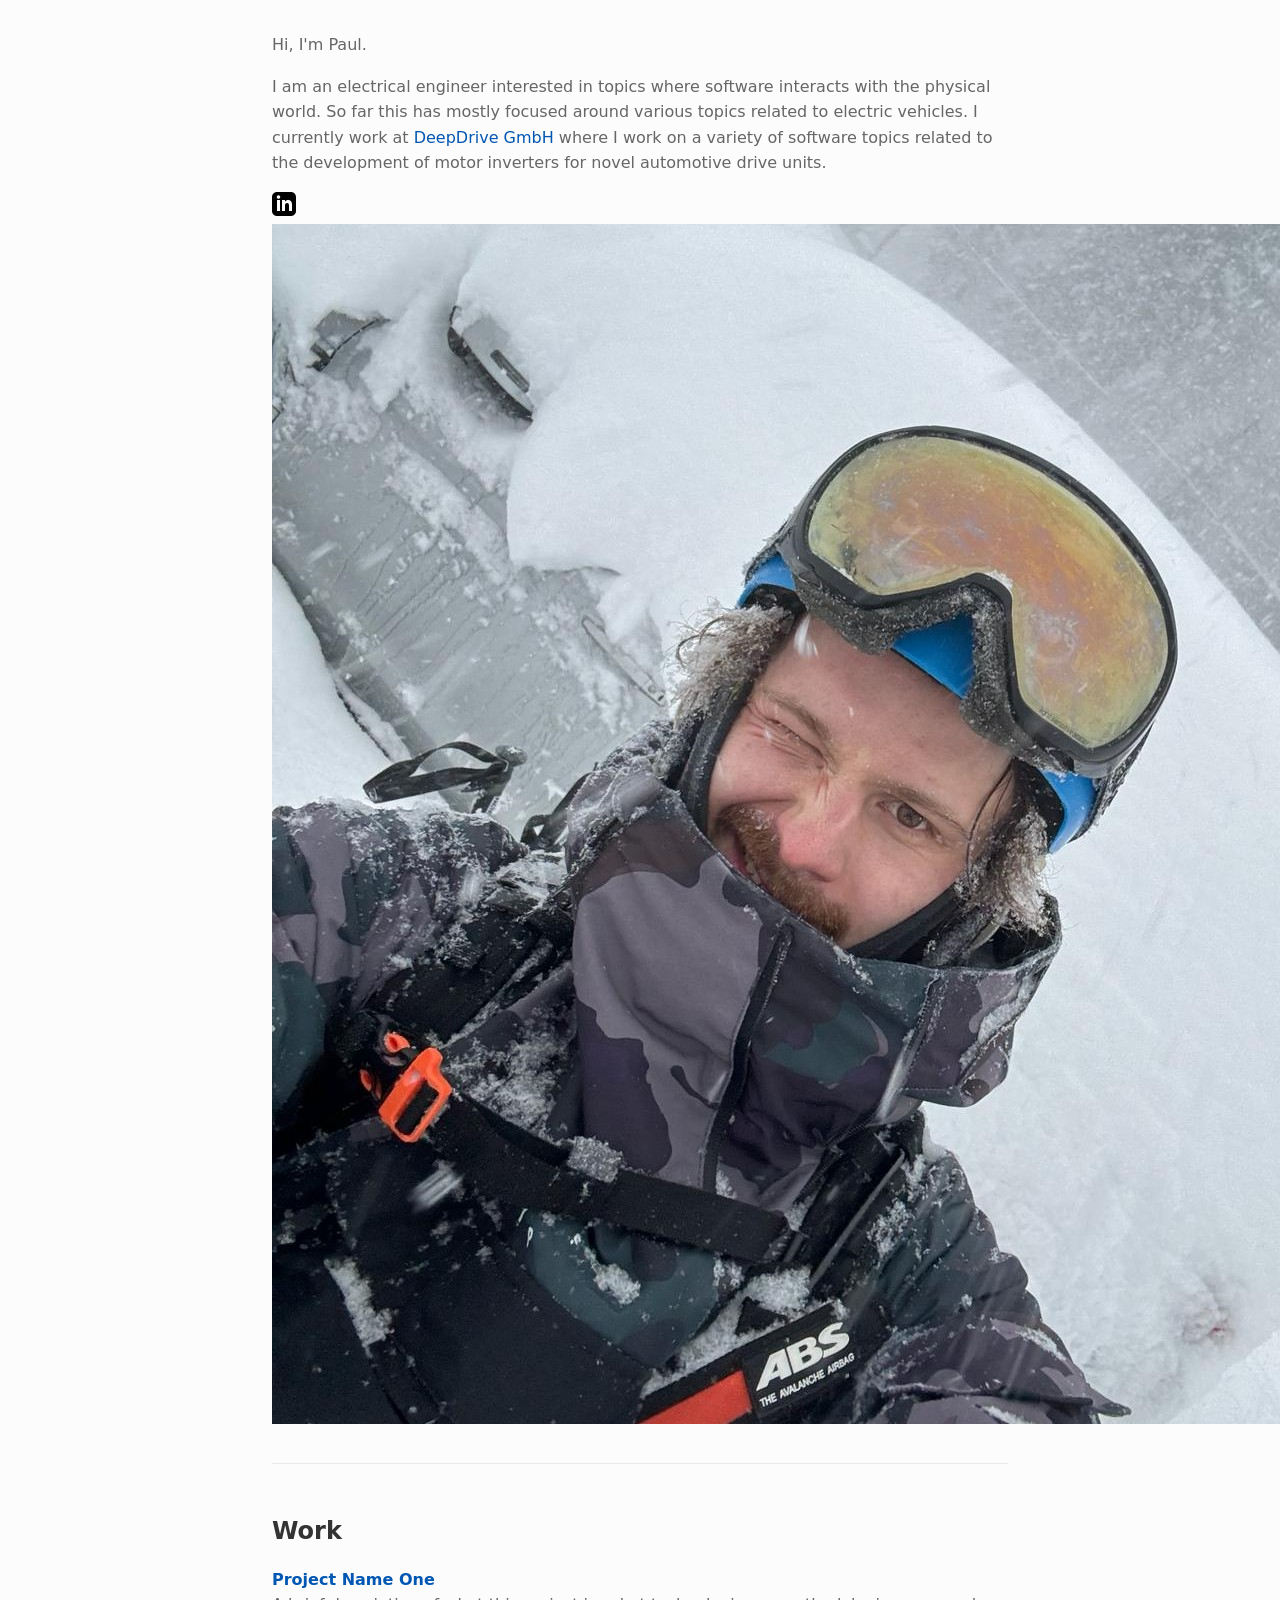
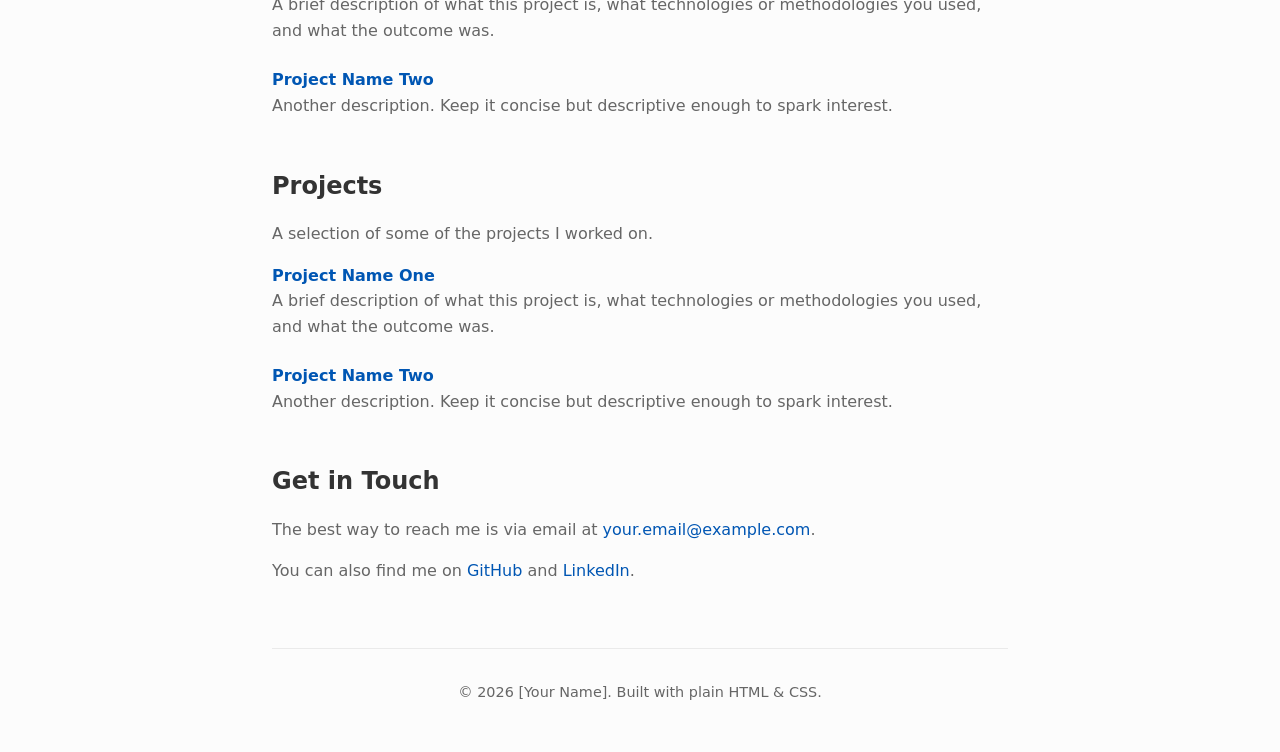
==== main.html @ 14a28af1 "wip 1" ====
<!DOCTYPE html>
<html lang="en">
<head>
    <meta charset="UTF-8">
    <meta name="viewport" content="width=device-width, initial-scale=1.0">
    <title>Paul Delseith</title>
    <style>
        /* CSS VARIABLES: Change your colors and fonts here! */
        :root {
            --bg-color: #fcfcfc;
            --text-color: #333333;
            --accent-color: #0056b3;
            --secondary-text: #666666;
            --font-main: 'Segoe UI', system-ui, -apple-system, sans-serif;
        }

        /* BASIC RESET */
        * {
            box-sizing: border-box;
            margin: 0;
            padding: 0;
        }

        body {
            font-family: var(--font-main);
            background-color: var(--bg-color);
            color: var(--text-color);
            line-height: 1.6;
            max-width: 800px; /* Keeps line lengths readable */
            margin: 0 auto;   /* Centers the site on the screen */
            padding: 2rem;
        }

        /* TYPOGRAPHY */
        h1, h2, h3 {
            margin-bottom: 1rem;
            font-weight: 600;
        }

        h1 {
            font-size: 2.5rem;
            color: var(--text-color);
        }

        p {
            margin-bottom: 1rem;
            color: var(--secondary-text);
        }

        a {
            color: var(--accent-color);
            text-decoration: none;
            border-bottom: 1px solid transparent;
            transition: border-bottom 0.2s ease;
        }

        a:hover {
            border-bottom: 1px solid var(--accent-color);
        }

        /* LAYOUT & SECTIONS */
        header {
            margin-bottom: 3rem;
            padding-bottom: 2rem;
            border-bottom: 1px solid #eaeaea;
        }

        section {
            margin-bottom: 3rem;
        }

        .project-list {
            list-style-type: none;
        }

        .project-list li {
            margin-bottom: 1.5rem;
        }

        .project-title {
            font-weight: bold;
            color: var(--text-color);
        }

        footer {
            margin-top: 4rem;
            padding-top: 2rem;
            border-top: 1px solid #eaeaea;
            font-size: 0.9rem;
            text-align: center;
        }

        /* MOBILE RESPONSIVENESS */
        @media (max-width: 600px) {
            body {
                padding: 1.5rem;
            }
            h1 {
                font-size: 2rem;
            }
        }
    </style>
</head>
<body>

    <header class="header-layout">
    <div class="header-text">
        <p>Hi, I'm Paul.</p>
        <p>I am an electrical engineer interested in topics where software interacts with the physical world. 
            So far this has mostly focused around various topics related to electric vehicles. 
            I currently work at <a href="https://www.deepdrive.tech/" target="_blank">DeepDrive GmbH</a> where I work on a variety of software topics related to the development of motor inverters for novel automotive drive units.</p>
        
        <a href="https://www.linkedin.com/in/paul-delseith/" target="_blank" class="icon-only-link" aria-label="My LinkedIn Profile">
            <svg xmlns="http://www.w3.org/2000/svg" viewBox="0 0 24 24" width="24" height="24">
                <path d="M19 0h-14c-2.761 0-5 2.239-5 5v14c0 2.761 2.239 5 5 5h14c2.762 0 5-2.239 5-5v-14c0-2.761-2.238-5-5-5zm-11 19h-3v-11h3v11zm-1.5-12.268c-.966 0-1.75-.79-1.75-1.764s.784-1.764 1.75-1.764 1.75.79 1.75 1.764-.783 1.764-1.75 1.764zm13.5 12.268h-3v-5.604c0-3.368-4-3.113-4 0v5.604h-3v-11h3v1.765c1.396-2.586 7-2.777 7 2.476v6.759z"/>
            </svg>
        </a>
    </div>

    <div class="header-image">
        <img src="profile_pic.jpeg" alt="Me">
    </div>
    </header>


    <section id="projects">
        <h2>Work</h2>
        <ul class="project-list">
            <li>
                <div class="project-title"><a href="#">Project Name One</a></div>
                <p>A brief description of what this project is, what technologies or methodologies you used, and what the outcome was.</p>
            </li>
            <li>
                <div class="project-title"><a href="#">Project Name Two</a></div>
                <p>Another description. Keep it concise but descriptive enough to spark interest.</p>
            </li>
        </ul>
    </section>

    <section id="projects">
        <h2>Projects</h2>
        <p>A selection of some of the projects I worked on.</p>
        <ul class="project-list">
            <li>
                <div class="project-title"><a href="#">Project Name One</a></div>
                <p>A brief description of what this project is, what technologies or methodologies you used, and what the outcome was.</p>
            </li>
            <li>
                <div class="project-title"><a href="#">Project Name Two</a></div>
                <p>Another description. Keep it concise but descriptive enough to spark interest.</p>
            </li>
        </ul>
    </section>

    <section id="contact">
        <h2>Get in Touch</h2>
        <p>The best way to reach me is via email at <a href="mailto:your.email@example.com">your.email@example.com</a>.</p>
        <p>You can also find me on <a href="https://github.com/yourusername" target="_blank">GitHub</a> and <a href="https://linkedin.com/in/yourusername" target="_blank">LinkedIn</a>.</p>
    </section>

    <footer>
        <p>&copy; 2026 [Your Name]. Built with plain HTML & CSS.</p>
    </footer>

</body>
</html>
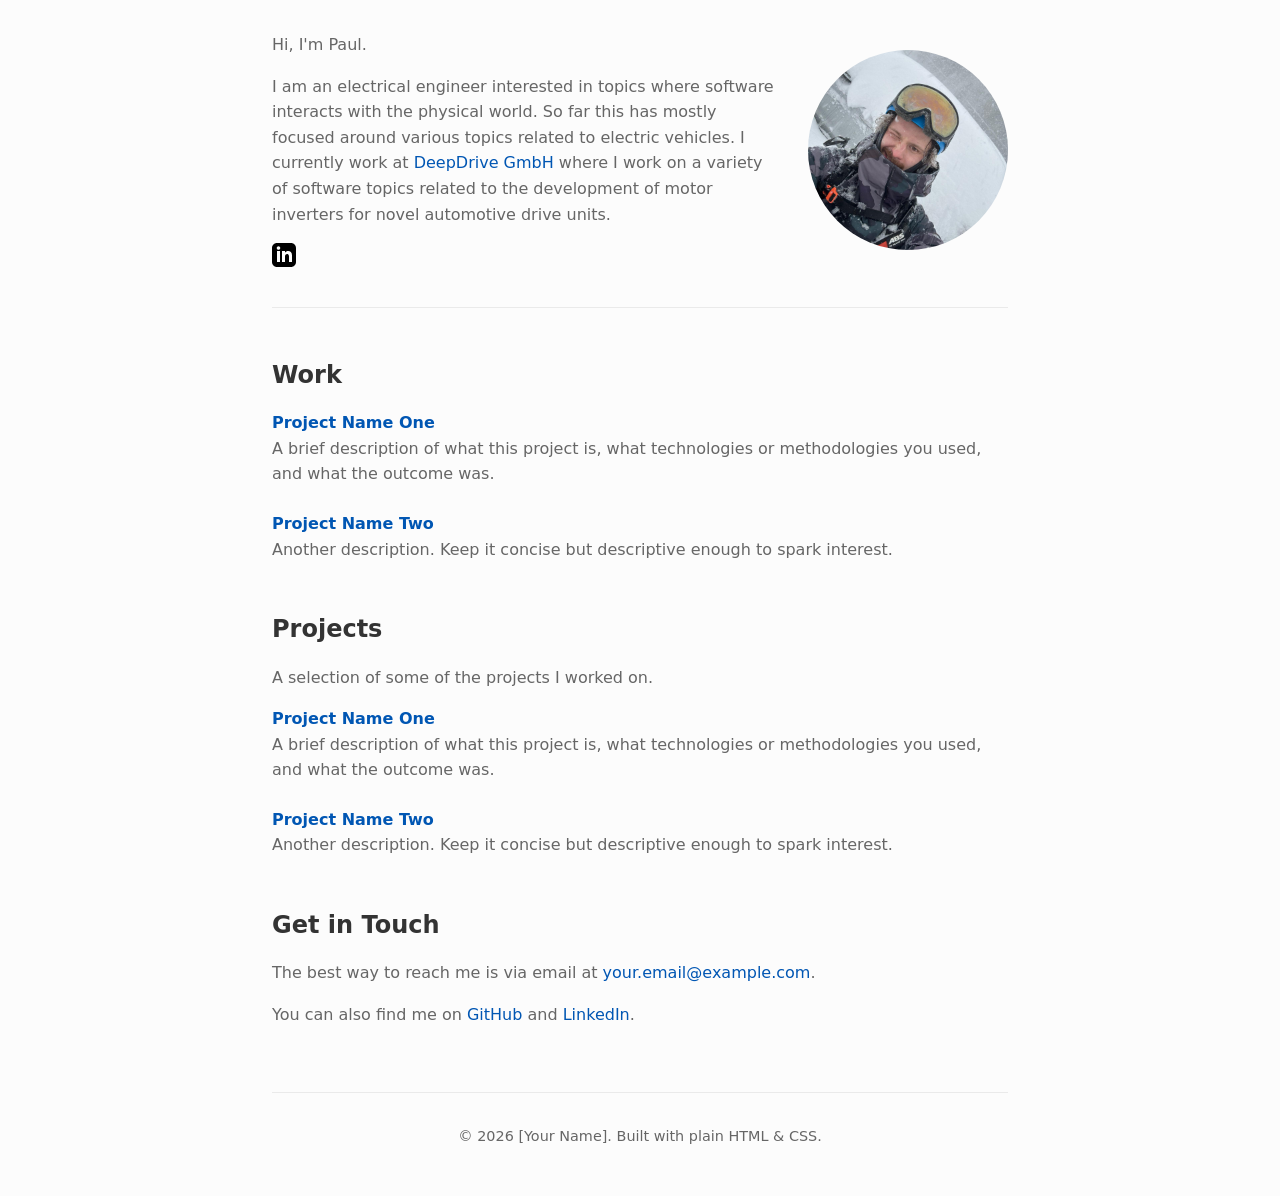
==== commit e30efeba: "add css" ====
--- a/main.html
+++ b/main.html
@@ -4,102 +4,7 @@
     <meta charset="UTF-8">
     <meta name="viewport" content="width=device-width, initial-scale=1.0">
     <title>Paul Delseith</title>
-    <style>
-        /* CSS VARIABLES: Change your colors and fonts here! */
-        :root {
-            --bg-color: #fcfcfc;
-            --text-color: #333333;
-            --accent-color: #0056b3;
-            --secondary-text: #666666;
-            --font-main: 'Segoe UI', system-ui, -apple-system, sans-serif;
-        }
-
-        /* BASIC RESET */
-        * {
-            box-sizing: border-box;
-            margin: 0;
-            padding: 0;
-        }
-
-        body {
-            font-family: var(--font-main);
-            background-color: var(--bg-color);
-            color: var(--text-color);
-            line-height: 1.6;
-            max-width: 800px; /* Keeps line lengths readable */
-            margin: 0 auto;   /* Centers the site on the screen */
-            padding: 2rem;
-        }
-
-        /* TYPOGRAPHY */
-        h1, h2, h3 {
-            margin-bottom: 1rem;
-            font-weight: 600;
-        }
-
-        h1 {
-            font-size: 2.5rem;
-            color: var(--text-color);
-        }
-
-        p {
-            margin-bottom: 1rem;
-            color: var(--secondary-text);
-        }
-
-        a {
-            color: var(--accent-color);
-            text-decoration: none;
-            border-bottom: 1px solid transparent;
-            transition: border-bottom 0.2s ease;
-        }
-
-        a:hover {
-            border-bottom: 1px solid var(--accent-color);
-        }
-
-        /* LAYOUT & SECTIONS */
-        header {
-            margin-bottom: 3rem;
-            padding-bottom: 2rem;
-            border-bottom: 1px solid #eaeaea;
-        }
-
-        section {
-            margin-bottom: 3rem;
-        }
-
-        .project-list {
-            list-style-type: none;
-        }
-
-        .project-list li {
-            margin-bottom: 1.5rem;
-        }
-
-        .project-title {
-            font-weight: bold;
-            color: var(--text-color);
-        }
-
-        footer {
-            margin-top: 4rem;
-            padding-top: 2rem;
-            border-top: 1px solid #eaeaea;
-            font-size: 0.9rem;
-            text-align: center;
-        }
-
-        /* MOBILE RESPONSIVENESS */
-        @media (max-width: 600px) {
-            body {
-                padding: 1.5rem;
-            }
-            h1 {
-                font-size: 2rem;
-            }
-        }
-    </style>
+    <link rel="stylesheet" href="style.css">
 </head>
 <body>
 
--- a/style.css
+++ b/style.css
@@ -0,0 +1,128 @@
+/* Flexbox layout for the header */
+.header-layout {
+    display: flex;
+    align-items: center;       /* Centers the image vertically with the text */
+    justify-content: space-between;
+    gap: 2rem;                 /* Adds a nice gap between text and image */
+    margin-bottom: 3rem;
+}
+
+.header-text {
+    flex: 1;                   /* Tells the text to take up the remaining space */
+}
+
+/* The circular image styling */
+.header-image img {
+    width: 200px;              /* Adjust this to make the photo bigger/smaller */
+    height: 200px;             /* Must match the width to make a perfect circle */
+    border-radius: 50%;        /* The magic rule that turns a square into a circle */
+    object-fit: cover;         /* Prevents the image from stretching/squishing */
+    /*box-shadow: 0 4px 10px rgba(0,0,0,0.1); /* Optional: adds a subtle professional shadow */
+}
+
+/* Mobile responsiveness */
+@media (max-width: 600px) {
+    .header-layout {
+        flex-direction: column-reverse; /* Stacks image on top of text on phones */
+        text-align: center;             /* Centers everything nicely on small screens */
+    }
+    
+    .header-image img {
+        margin-bottom: 1rem;            /* Adds space below the image on mobile */
+    }
+}
+
+/* CSS VARIABLES: Change your colors and fonts here! */
+:root {
+    --bg-color: #fcfcfc;
+    --text-color: #333333;
+    --accent-color: #0056b3;
+    --secondary-text: #666666;
+    --font-main: 'Segoe UI', system-ui, -apple-system, sans-serif;
+}
+
+/* BASIC RESET */
+* {
+    box-sizing: border-box;
+    margin: 0;
+    padding: 0;
+}
+
+body {
+    font-family: var(--font-main);
+    background-color: var(--bg-color);
+    color: var(--text-color);
+    line-height: 1.6;
+    max-width: 800px; /* Keeps line lengths readable */
+    margin: 0 auto;   /* Centers the site on the screen */
+    padding: 2rem;
+}
+
+/* TYPOGRAPHY */
+h1, h2, h3 {
+    margin-bottom: 1rem;
+    font-weight: 600;
+}
+
+h1 {
+    font-size: 2.5rem;
+    color: var(--text-color);
+}
+
+p {
+    margin-bottom: 1rem;
+    color: var(--secondary-text);
+}
+
+a {
+    color: var(--accent-color);
+    text-decoration: none;
+    border-bottom: 1px solid transparent;
+    transition: border-bottom 0.2s ease;
+}
+
+a:hover {
+    border-bottom: 1px solid var(--accent-color);
+}
+
+/* LAYOUT & SECTIONS */
+header {
+    margin-bottom: 3rem;
+    padding-bottom: 2rem;
+    border-bottom: 1px solid #eaeaea;
+}
+
+section {
+    margin-bottom: 3rem;
+}
+
+.project-list {
+    list-style-type: none;
+}
+
+.project-list li {
+    margin-bottom: 1.5rem;
+}
+
+.project-title {
+    font-weight: bold;
+    color: var(--text-color);
+}
+
+footer {
+    margin-top: 4rem;
+    padding-top: 2rem;
+    border-top: 1px solid #eaeaea;
+    font-size: 0.9rem;
+    text-align: center;
+}
+
+/* MOBILE RESPONSIVENESS */
+@media (max-width: 600px) {
+    body {
+        padding: 1.5rem;
+    }
+    h1 {
+        font-size: 2rem;
+    }
+}
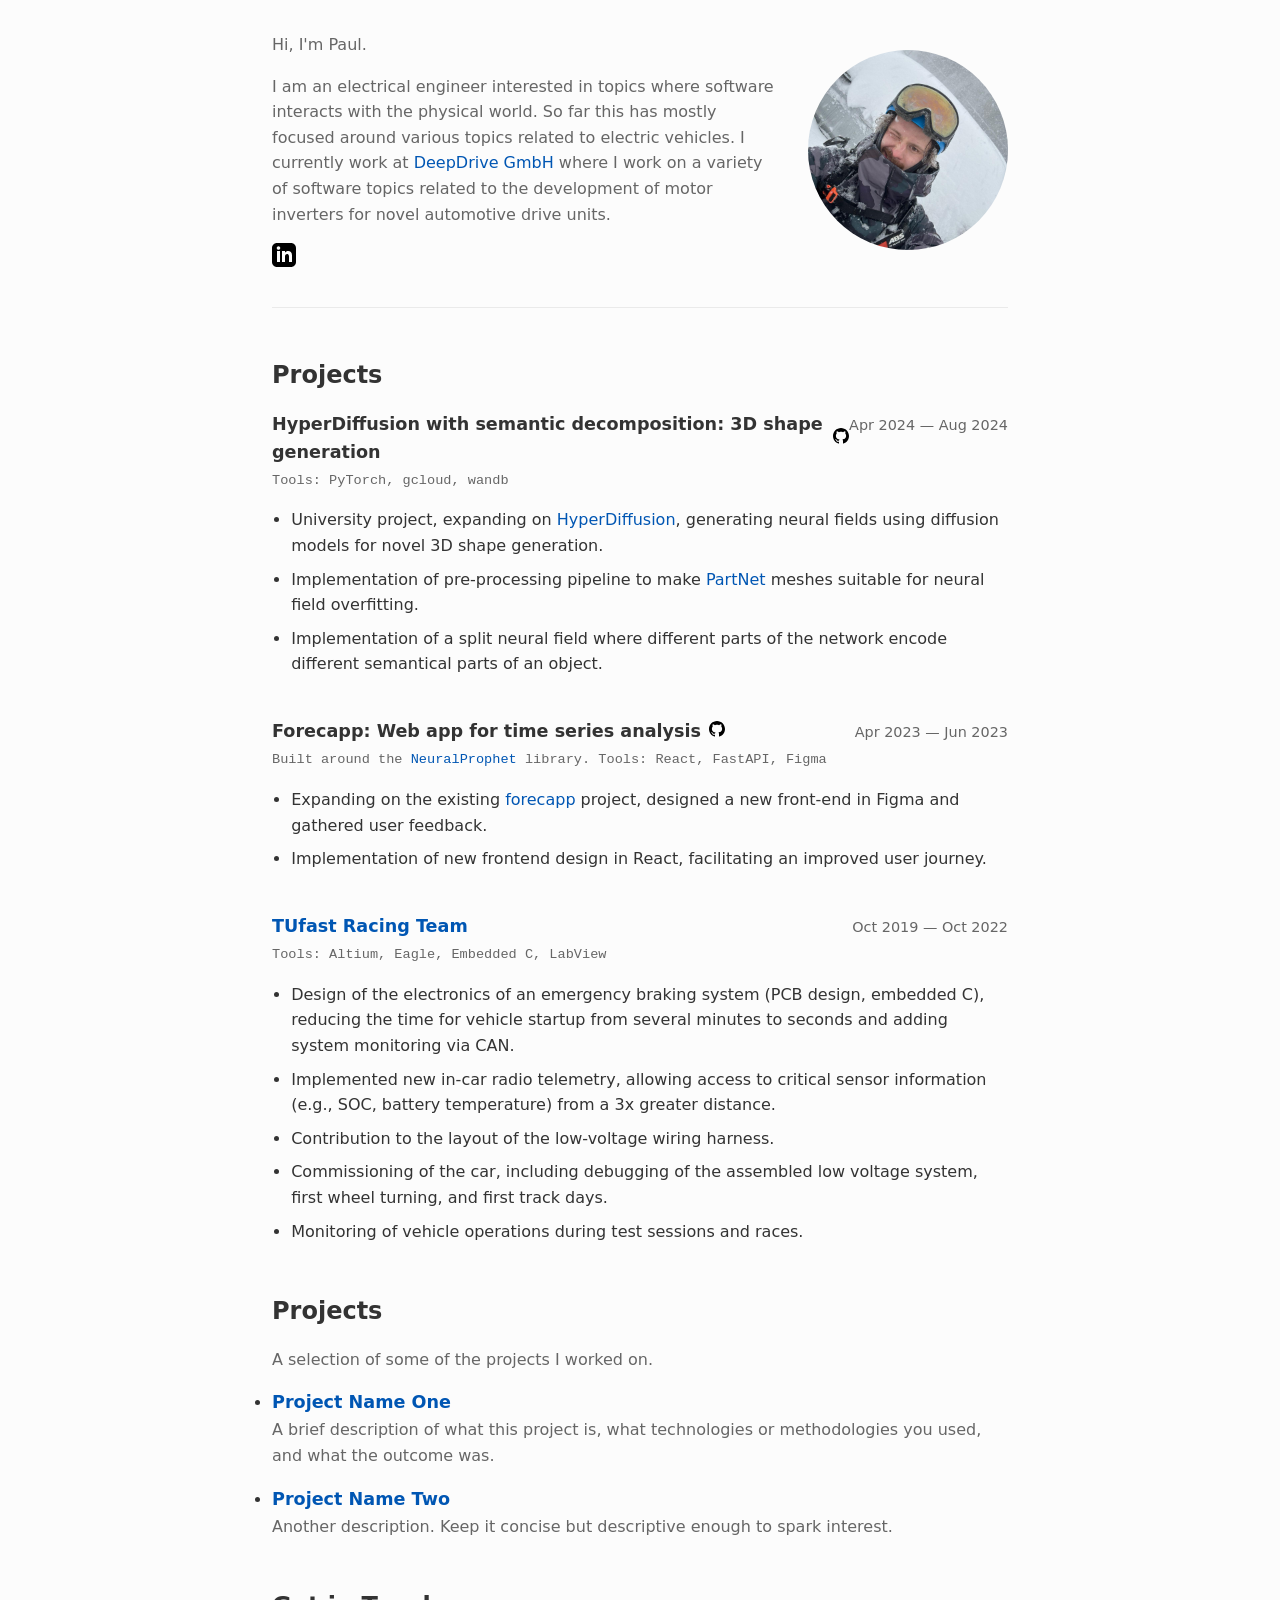
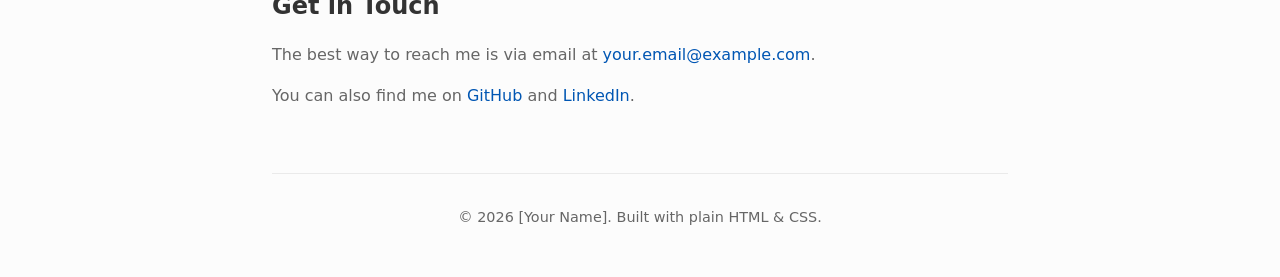
==== commit 20965515: "add projects bullet list" ====
--- a/main.html
+++ b/main.html
@@ -29,17 +29,63 @@
 
 
     <section id="projects">
-        <h2>Work</h2>
-        <ul class="project-list">
-            <li>
-                <div class="project-title"><a href="#">Project Name One</a></div>
-                <p>A brief description of what this project is, what technologies or methodologies you used, and what the outcome was.</p>
-            </li>
-            <li>
-                <div class="project-title"><a href="#">Project Name Two</a></div>
-                <p>Another description. Keep it concise but descriptive enough to spark interest.</p>
-            </li>
-        </ul>
+        <h2>Projects</h2>
+        
+        <div class="project-item">
+            <div class="project-header">
+                <span class="project-title">
+                    HyperDiffusion with semantic decomposition: 3D shape generation
+                    <a href="https://github.com/Kaktus500/HyperDiffusion_semantic_decomposition" target="_blank" class="icon-only-link" aria-label="GitHub Repository">
+                        <svg xmlns="http://www.w3.org/2000/svg" viewBox="0 0 24 24" width="16" height="16">
+                            <path d="M12 0c-6.626 0-12 5.373-12 12 0 5.302 3.438 9.8 8.207 11.387.599.111.793-.261.793-.577v-2.234c-3.338.726-4.033-1.416-4.033-1.416-.546-1.387-1.333-1.756-1.333-1.756-1.089-.745.083-.729.083-.729 1.205.084 1.839 1.237 1.839 1.237 1.07 1.834 2.807 1.304 3.492.997.107-.775.418-1.305.762-1.604-2.665-.305-5.467-1.334-5.467-5.931 0-1.311.469-2.381 1.236-3.221-.124-.303-.535-1.524.117-3.176 0 0 1.008-.322 3.301 1.23.957-.266 1.983-.399 3.003-.404 1.02.005 2.047.138 3.006.404 2.291-1.552 3.297-1.23 3.297-1.23.653 1.653.242 2.874.118 3.176.77.84 1.235 1.911 1.235 3.221 0 4.609-2.807 5.624-5.479 5.921.43.372.823 1.102.823 2.222v3.293c0 .319.192.694.801.576 4.765-1.589 8.199-6.086 8.199-11.386 0-6.627-5.373-12-12-12z"/>
+                        </svg>
+                    </a>
+                </span>
+                <span class="project-date">Apr 2024 &mdash; Aug 2024</span>
+            </div>
+            <div class="project-tools">Tools: PyTorch, gcloud, wandb</div>
+            <ul class="project-bullets">
+                <li>University project, expanding on <a href="https://github.com/Rgtemze/HyperDiffusion" target="_blank">HyperDiffusion</a>, generating neural fields using diffusion models for novel 3D shape generation.</li>
+                <li>Implementation of pre-processing pipeline to make <a href="https://partnet.cs.stanford.edu/" target="_blank">PartNet</a> meshes suitable for neural field overfitting.</li>
+                <li>Implementation of a split neural field where different parts of the network encode different semantical parts of an object.</li>
+            </ul>
+        </div>
+
+        <div class="project-item">
+            <div class="project-header">
+                <span class="project-title">
+                    Forecapp: Web app for time series analysis
+                    <a href="https://github.com/noxan/forecapp-ui" target="_blank" class="icon-only-link" aria-label="GitHub Repository">
+                        <svg xmlns="http://www.w3.org/2000/svg" viewBox="0 0 24 24" width="16" height="16">
+                            <path d="M12 0c-6.626 0-12 5.373-12 12 0 5.302 3.438 9.8 8.207 11.387.599.111.793-.261.793-.577v-2.234c-3.338.726-4.033-1.416-4.033-1.416-.546-1.387-1.333-1.756-1.333-1.756-1.089-.745.083-.729.083-.729 1.205.084 1.839 1.237 1.839 1.237 1.07 1.834 2.807 1.304 3.492.997.107-.775.418-1.305.762-1.604-2.665-.305-5.467-1.334-5.467-5.931 0-1.311.469-2.381 1.236-3.221-.124-.303-.535-1.524.117-3.176 0 0 1.008-.322 3.301 1.23.957-.266 1.983-.399 3.003-.404 1.02.005 2.047.138 3.006.404 2.291-1.552 3.297-1.23 3.297-1.23.653 1.653.242 2.874.118 3.176.77.84 1.235 1.911 1.235 3.221 0 4.609-2.807 5.624-5.479 5.921.43.372.823 1.102.823 2.222v3.293c0 .319.192.694.801.576 4.765-1.589 8.199-6.086 8.199-11.386 0-6.627-5.373-12-12-12z"/>
+                        </svg>
+                    </a>
+                </span>
+                <span class="project-date">Apr 2023 &mdash; Jun 2023</span>
+            </div>
+            <div class="project-tools">Built around the <a href="https://neuralprophet.com/" target="_blank">NeuralProphet</a> library. Tools: React, FastAPI, Figma</div>
+            <ul class="project-bullets">
+                <li>Expanding on the existing <a href="https://github.com/noxan/forecapp-ui" target="_blank">forecapp</a> project, designed a new front-end in Figma and gathered user feedback.</li>
+                <li>Implementation of new frontend design in React, facilitating an improved user journey.</li>
+            </ul>
+        </div>
+
+        <div class="project-item">
+            <div class="project-header">
+                <span class="project-title">
+                    <a href="https://tufast-racingteam.de/de/" target="_blank">TUfast Racing Team</a>
+                </span>
+                <span class="project-date">Oct 2019 &mdash; Oct 2022</span>
+            </div>
+            <div class="project-tools">Tools: Altium, Eagle, Embedded C, LabView</div>
+            <ul class="project-bullets">
+                <li>Design of the electronics of an emergency braking system (PCB design, embedded C), reducing the time for vehicle startup from several minutes to seconds and adding system monitoring via CAN.</li>
+                <li>Implemented new in-car radio telemetry, allowing access to critical sensor information (e.g., SOC, battery temperature) from a 3x greater distance.</li>
+                <li>Contribution to the layout of the low-voltage wiring harness.</li>
+                <li>Commissioning of the car, including debugging of the assembled low voltage system, first wheel turning, and first track days.</li>
+                <li>Monitoring of vehicle operations during test sessions and races.</li>
+            </ul>
+        </div>
     </section>
 
     <section id="projects">
--- a/style.css
+++ b/style.css
@@ -96,19 +96,6 @@
     margin-bottom: 3rem;
 }
 
-.project-list {
-    list-style-type: none;
-}
-
-.project-list li {
-    margin-bottom: 1.5rem;
-}
-
-.project-title {
-    font-weight: bold;
-    color: var(--text-color);
-}
-
 footer {
     margin-top: 4rem;
     padding-top: 2rem;
@@ -125,4 +112,56 @@
     h1 {
         font-size: 2rem;
     }
+}
+
+/* --- NEW PROJECT LAYOUT --- */
+.project-item {
+margin-bottom: 2.5rem;
+}
+
+.project-header {
+display: flex;
+justify-content: space-between;
+align-items: baseline;
+margin-bottom: 0.2rem;
+}
+
+.project-title {
+font-size: 1.1rem;
+font-weight: 600;
+color: var(--text-color); /* Updated to match your root */
+display: flex;
+align-items: center;
+gap: 8px;
+}
+
+.project-date {
+font-size: 0.9rem;
+color: var(--secondary-text); /* Updated to match your root */
+white-space: nowrap;
+}
+
+.project-tools {
+font-size: 0.85rem;
+font-family: monospace;
+color: var(--secondary-text); /* Updated to match your root */
+margin-bottom: 1rem;
+}
+
+.project-bullets {
+padding-left: 1.2rem;
+list-style-type: disc;
+}
+
+.project-bullets li {
+margin-bottom: 0.5rem;
+color: var(--text-color); /* Updated to match your root */
+}
+
+@media (max-width: 600px) {
+.project-header {
+    flex-direction: column;
+    gap: 0.2rem;
+    margin-bottom: 0.5rem;
+}
 }
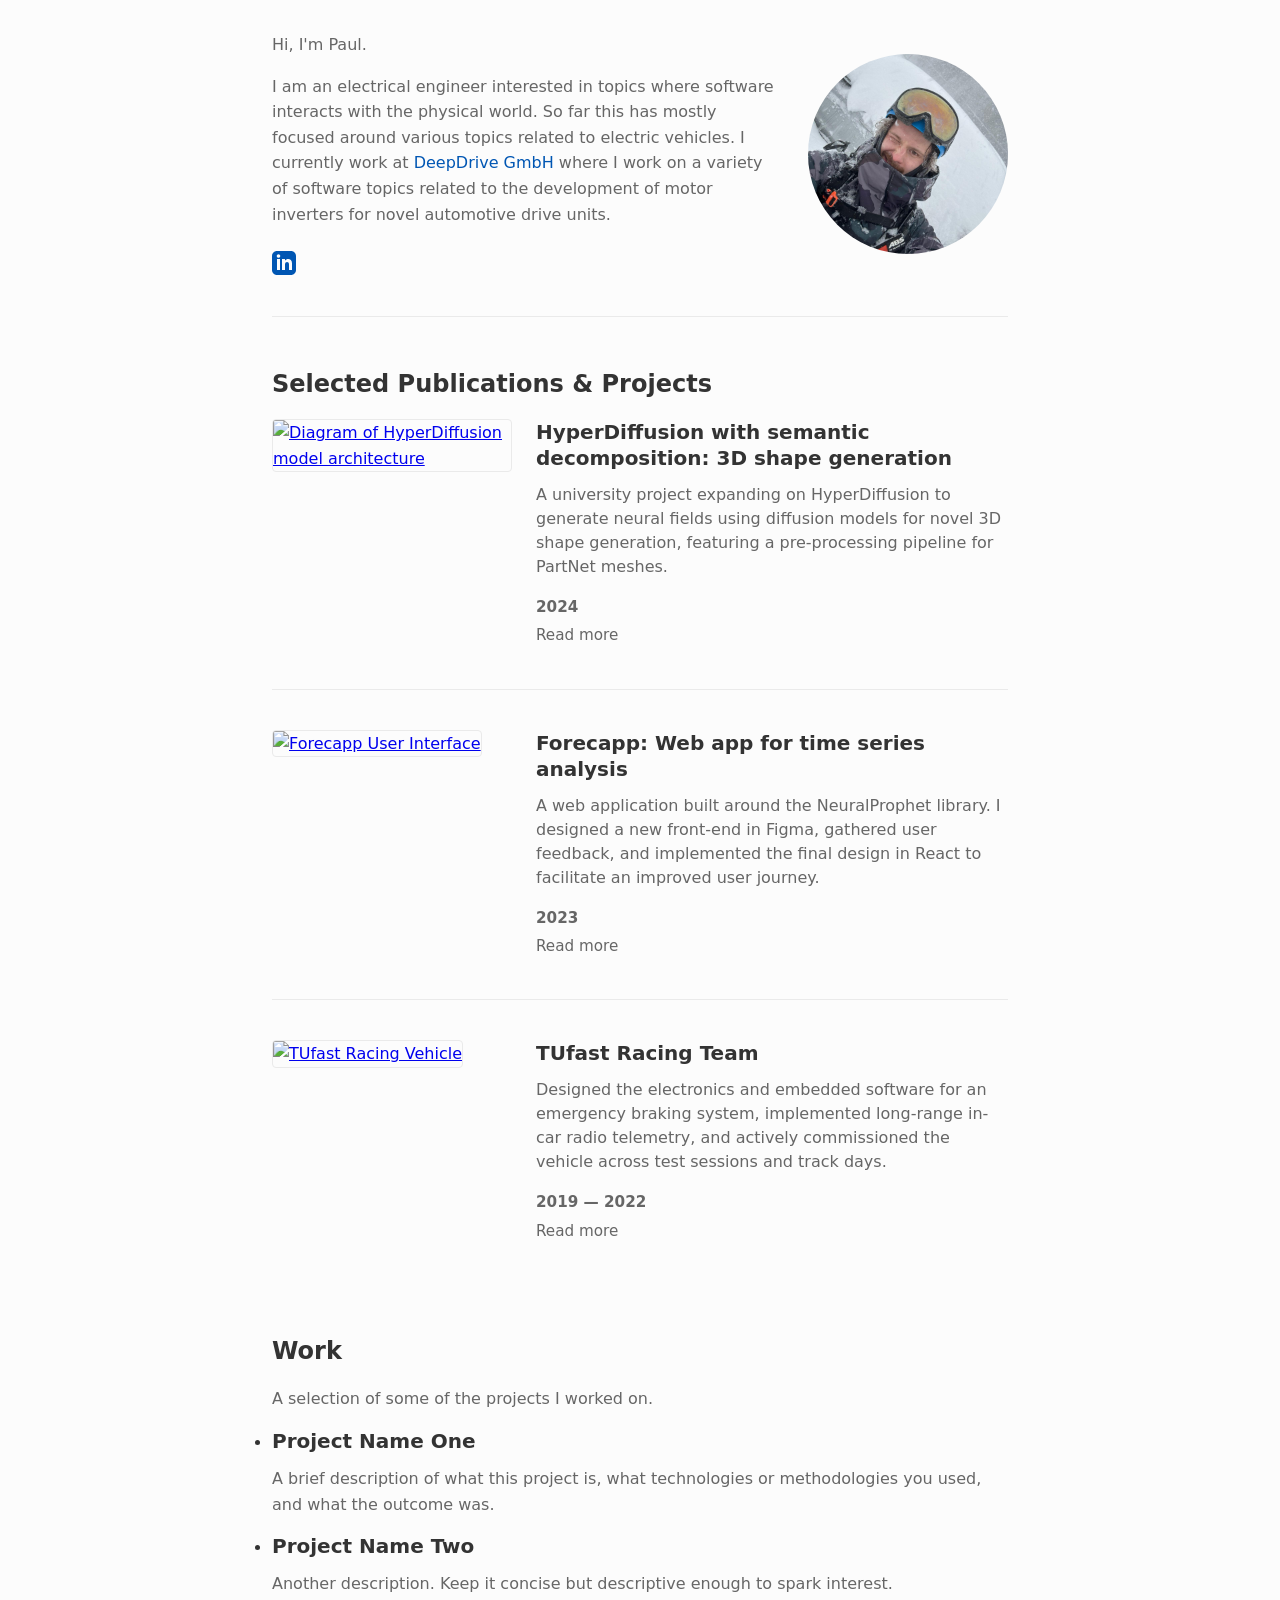
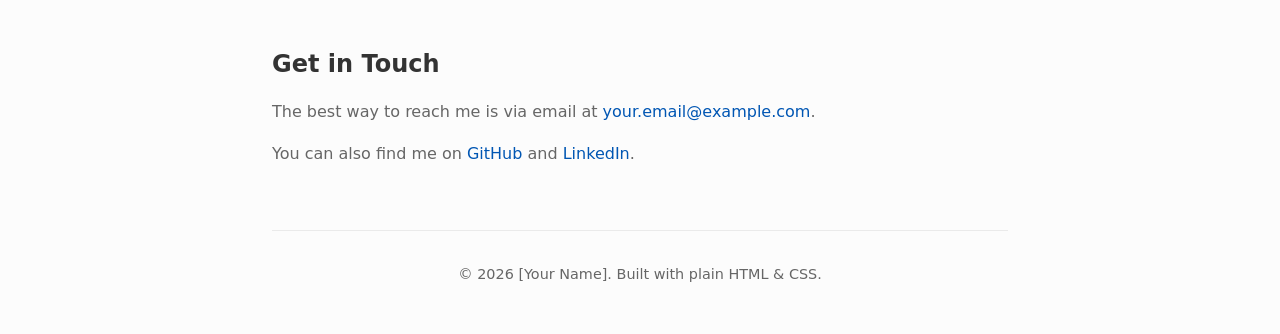
==== commit 6384622a: "add sub-pages" ====
--- a/main.html
+++ b/main.html
@@ -29,67 +29,73 @@
 
 
     <section id="projects">
-        <h2>Projects</h2>
+    <h2>Selected Publications & Projects</h2>
+    
+    <div class="project-card">
+        <a href="project-hyperdiffusion.html" class="project-image-link">
+            <img src="hyperdiffusion-thumb.jpg" alt="Diagram of HyperDiffusion model architecture" class="project-image">
+        </a>
         
-        <div class="project-item">
-            <div class="project-header">
-                <span class="project-title">
-                    HyperDiffusion with semantic decomposition: 3D shape generation
-                    <a href="https://github.com/Kaktus500/HyperDiffusion_semantic_decomposition" target="_blank" class="icon-only-link" aria-label="GitHub Repository">
-                        <svg xmlns="http://www.w3.org/2000/svg" viewBox="0 0 24 24" width="16" height="16">
-                            <path d="M12 0c-6.626 0-12 5.373-12 12 0 5.302 3.438 9.8 8.207 11.387.599.111.793-.261.793-.577v-2.234c-3.338.726-4.033-1.416-4.033-1.416-.546-1.387-1.333-1.756-1.333-1.756-1.089-.745.083-.729.083-.729 1.205.084 1.839 1.237 1.839 1.237 1.07 1.834 2.807 1.304 3.492.997.107-.775.418-1.305.762-1.604-2.665-.305-5.467-1.334-5.467-5.931 0-1.311.469-2.381 1.236-3.221-.124-.303-.535-1.524.117-3.176 0 0 1.008-.322 3.301 1.23.957-.266 1.983-.399 3.003-.404 1.02.005 2.047.138 3.006.404 2.291-1.552 3.297-1.23 3.297-1.23.653 1.653.242 2.874.118 3.176.77.84 1.235 1.911 1.235 3.221 0 4.609-2.807 5.624-5.479 5.921.43.372.823 1.102.823 2.222v3.293c0 .319.192.694.801.576 4.765-1.589 8.199-6.086 8.199-11.386 0-6.627-5.373-12-12-12z"/>
-                        </svg>
-                    </a>
-                </span>
-                <span class="project-date">Apr 2024 &mdash; Aug 2024</span>
+        <div class="project-content">
+            <h3 class="project-title">
+                <a href="project-hyperdiffusion.html">HyperDiffusion with semantic decomposition: 3D shape generation</a>
+            </h3>
+            
+            <p class="project-summary">
+                A university project expanding on HyperDiffusion to generate neural fields using diffusion models for novel 3D shape generation, featuring a pre-processing pipeline for PartNet meshes.
+            </p>
+            
+            <div class="project-footer">
+                <span class="project-date">2024</span>
+                <a href="project-hyperdiffusion.html" class="read-more">Read more</a>
             </div>
-            <div class="project-tools">Tools: PyTorch, gcloud, wandb</div>
-            <ul class="project-bullets">
-                <li>University project, expanding on <a href="https://github.com/Rgtemze/HyperDiffusion" target="_blank">HyperDiffusion</a>, generating neural fields using diffusion models for novel 3D shape generation.</li>
-                <li>Implementation of pre-processing pipeline to make <a href="https://partnet.cs.stanford.edu/" target="_blank">PartNet</a> meshes suitable for neural field overfitting.</li>
-                <li>Implementation of a split neural field where different parts of the network encode different semantical parts of an object.</li>
-            </ul>
         </div>
+    </div>
+    <div class="project-card">
+        <a href="project-forecapp.html" class="project-image-link">
+            <img src="forecapp-thumb.jpg" alt="Forecapp User Interface" class="project-image">
+        </a>
+        
+        <div class="project-content">
+            <h3 class="project-title">
+                <a href="project-forecapp.html">Forecapp: Web app for time series analysis</a>
+            </h3>
+            
+            <p class="project-summary">
+                A web application built around the NeuralProphet library. I designed a new front-end in Figma, gathered user feedback, and implemented the final design in React to facilitate an improved user journey.
+            </p>
+            
+            <div class="project-footer">
+                <span class="project-date">2023</span>
+                <a href="project-forecapp.html" class="read-more">Read more</a>
+            </div>
+        </div>
+    </div>
 
-        <div class="project-item">
-            <div class="project-header">
-                <span class="project-title">
-                    Forecapp: Web app for time series analysis
-                    <a href="https://github.com/noxan/forecapp-ui" target="_blank" class="icon-only-link" aria-label="GitHub Repository">
-                        <svg xmlns="http://www.w3.org/2000/svg" viewBox="0 0 24 24" width="16" height="16">
-                            <path d="M12 0c-6.626 0-12 5.373-12 12 0 5.302 3.438 9.8 8.207 11.387.599.111.793-.261.793-.577v-2.234c-3.338.726-4.033-1.416-4.033-1.416-.546-1.387-1.333-1.756-1.333-1.756-1.089-.745.083-.729.083-.729 1.205.084 1.839 1.237 1.839 1.237 1.07 1.834 2.807 1.304 3.492.997.107-.775.418-1.305.762-1.604-2.665-.305-5.467-1.334-5.467-5.931 0-1.311.469-2.381 1.236-3.221-.124-.303-.535-1.524.117-3.176 0 0 1.008-.322 3.301 1.23.957-.266 1.983-.399 3.003-.404 1.02.005 2.047.138 3.006.404 2.291-1.552 3.297-1.23 3.297-1.23.653 1.653.242 2.874.118 3.176.77.84 1.235 1.911 1.235 3.221 0 4.609-2.807 5.624-5.479 5.921.43.372.823 1.102.823 2.222v3.293c0 .319.192.694.801.576 4.765-1.589 8.199-6.086 8.199-11.386 0-6.627-5.373-12-12-12z"/>
-                        </svg>
-                    </a>
-                </span>
-                <span class="project-date">Apr 2023 &mdash; Jun 2023</span>
+    <div class="project-card">
+        <a href="project-tufast.html" class="project-image-link">
+            <img src="tufast-thumb.jpg" alt="TUfast Racing Vehicle" class="project-image">
+        </a>
+        
+        <div class="project-content">
+            <h3 class="project-title">
+                <a href="project-tufast.html">TUfast Racing Team</a>
+            </h3>
+            
+            <p class="project-summary">
+                Designed the electronics and embedded software for an emergency braking system, implemented long-range in-car radio telemetry, and actively commissioned the vehicle across test sessions and track days.
+            </p>
+            
+            <div class="project-footer">
+                <span class="project-date">2019 &mdash; 2022</span>
+                <a href="project-tufast.html" class="read-more">Read more</a>
             </div>
-            <div class="project-tools">Built around the <a href="https://neuralprophet.com/" target="_blank">NeuralProphet</a> library. Tools: React, FastAPI, Figma</div>
-            <ul class="project-bullets">
-                <li>Expanding on the existing <a href="https://github.com/noxan/forecapp-ui" target="_blank">forecapp</a> project, designed a new front-end in Figma and gathered user feedback.</li>
-                <li>Implementation of new frontend design in React, facilitating an improved user journey.</li>
-            </ul>
         </div>
-
-        <div class="project-item">
-            <div class="project-header">
-                <span class="project-title">
-                    <a href="https://tufast-racingteam.de/de/" target="_blank">TUfast Racing Team</a>
-                </span>
-                <span class="project-date">Oct 2019 &mdash; Oct 2022</span>
-            </div>
-            <div class="project-tools">Tools: Altium, Eagle, Embedded C, LabView</div>
-            <ul class="project-bullets">
-                <li>Design of the electronics of an emergency braking system (PCB design, embedded C), reducing the time for vehicle startup from several minutes to seconds and adding system monitoring via CAN.</li>
-                <li>Implemented new in-car radio telemetry, allowing access to critical sensor information (e.g., SOC, battery temperature) from a 3x greater distance.</li>
-                <li>Contribution to the layout of the low-voltage wiring harness.</li>
-                <li>Commissioning of the car, including debugging of the assembled low voltage system, first wheel turning, and first track days.</li>
-                <li>Monitoring of vehicle operations during test sessions and races.</li>
-            </ul>
-        </div>
+    </div>
     </section>
 
-    <section id="projects">
-        <h2>Projects</h2>
+    <section id="work">
+        <h2>Work</h2>
         <p>A selection of some of the projects I worked on.</p>
         <ul class="project-list">
             <li>
--- a/style.css
+++ b/style.css
@@ -1,38 +1,6 @@
-/* Flexbox layout for the header */
-.header-layout {
-    display: flex;
-    align-items: center;       /* Centers the image vertically with the text */
-    justify-content: space-between;
-    gap: 2rem;                 /* Adds a nice gap between text and image */
-    margin-bottom: 3rem;
-}
-
-.header-text {
-    flex: 1;                   /* Tells the text to take up the remaining space */
-}
-
-/* The circular image styling */
-.header-image img {
-    width: 200px;              /* Adjust this to make the photo bigger/smaller */
-    height: 200px;             /* Must match the width to make a perfect circle */
-    border-radius: 50%;        /* The magic rule that turns a square into a circle */
-    object-fit: cover;         /* Prevents the image from stretching/squishing */
-    /*box-shadow: 0 4px 10px rgba(0,0,0,0.1); /* Optional: adds a subtle professional shadow */
-}
-
-/* Mobile responsiveness */
-@media (max-width: 600px) {
-    .header-layout {
-        flex-direction: column-reverse; /* Stacks image on top of text on phones */
-        text-align: center;             /* Centers everything nicely on small screens */
-    }
-    
-    .header-image img {
-        margin-bottom: 1rem;            /* Adds space below the image on mobile */
-    }
-}
-
-/* CSS VARIABLES: Change your colors and fonts here! */
+/* =========================================
+   1. CSS VARIABLES (Color Palette & Fonts)
+   ========================================= */
 :root {
     --bg-color: #fcfcfc;
     --text-color: #333333;
@@ -41,7 +9,9 @@
     --font-main: 'Segoe UI', system-ui, -apple-system, sans-serif;
 }
 
-/* BASIC RESET */
+/* =========================================
+   2. BASIC RESET & BASE STYLES
+   ========================================= */
 * {
     box-sizing: border-box;
     margin: 0;
@@ -58,7 +28,9 @@
     padding: 2rem;
 }
 
-/* TYPOGRAPHY */
+/* =========================================
+   3. TYPOGRAPHY & LINKS
+   ========================================= */
 h1, h2, h3 {
     margin-bottom: 1rem;
     font-weight: 600;
@@ -74,94 +46,267 @@
     color: var(--secondary-text);
 }
 
-a {
+/* Standard inline text links */
+p a, .header-text a {
     color: var(--accent-color);
     text-decoration: none;
     border-bottom: 1px solid transparent;
     transition: border-bottom 0.2s ease;
 }
 
-a:hover {
+p a:hover, .header-text a:hover {
     border-bottom: 1px solid var(--accent-color);
 }
 
-/* LAYOUT & SECTIONS */
+/* =========================================
+   4. HEADER & PROFILE IMAGE
+   ========================================= */
 header {
     margin-bottom: 3rem;
     padding-bottom: 2rem;
     border-bottom: 1px solid #eaeaea;
 }
 
+/* Flexbox layout for the header */
+.header-layout {
+    display: flex;
+    align-items: center;       
+    justify-content: space-between;
+    gap: 2rem;                 
+}
+
+.header-text {
+    flex: 1;                   
+}
+
+/* The circular image styling */
+.header-image img {
+    width: 200px;              
+    height: 200px;             
+    border-radius: 50%;        
+    object-fit: cover;         
+    /* box-shadow: 0 4px 10px rgba(0,0,0,0.1); */
+}
+
+/* =========================================
+   5. ICON LINKS (LinkedIn / GitHub)
+   ========================================= */
+.icon-only-link {
+    display: inline-block;
+    color: var(--text-color); 
+    transition: color 0.2s; 
+    margin-top: 0.5rem;
+}
+
+.icon-only-link svg {
+    width: 24px;
+    height: 24px;
+    fill: currentColor;     
+    display: block;         
+}
+
+.icon-only-link:hover {
+    color: var(--accent-color);    
+}
+
+/* =========================================
+   6. SECTIONS & PROJECT CARDS
+   ========================================= */
 section {
     margin-bottom: 3rem;
 }
 
+.project-card {
+    display: flex;
+    gap: 1.5rem;               
+    margin-bottom: 2.5rem;
+    padding-bottom: 2.5rem;
+    border-bottom: 1px solid #eaeaea; 
+    align-items: flex-start;
+}
+
+/* The last card shouldn't have a border on the bottom */
+.project-card:last-child {
+    border-bottom: none;
+}
+
+/* Image styling */
+.project-image-link {
+    flex-shrink: 0;            
+    width: 240px;              
+    display: block;
+}
+
+.project-image {
+    width: 100%;
+    height: auto;
+    border-radius: 4px;
+    border: 1px solid #eaeaea; 
+    object-fit: cover;
+    transition: opacity 0.2s ease;
+}
+
+.project-image-link:hover .project-image {
+    opacity: 0.85;             
+}
+
+/* Content styling */
+.project-content {
+    display: flex;
+    flex-direction: column;
+    flex-grow: 1;
+}
+
+.project-title {
+    font-size: 1.25rem;
+    font-weight: 700;
+    line-height: 1.3;
+    margin-bottom: 0.75rem;
+}
+
+.project-title a {
+    color: var(--text-color);
+    text-decoration: none;
+    border: none;
+    transition: color 0.2s ease;
+}
+
+.project-title a:hover {
+    color: var(--accent-color);
+}
+
+.project-summary {
+    font-size: 1rem;
+    color: var(--secondary-text);
+    margin-bottom: 1rem;
+    line-height: 1.5;
+}
+
+/* Date and Read More link */
+.project-footer {
+    display: flex;
+    flex-direction: column;
+    gap: 0.25rem;
+}
+
+.project-date {
+    font-weight: 700;
+    color: var(--secondary-text);
+    font-size: 0.95rem;
+}
+
+.read-more {
+    font-size: 0.95rem;
+    color: var(--secondary-text);
+    text-decoration: none;
+    border-bottom: 1px solid transparent;
+    align-self: flex-start; 
+    transition: all 0.2s ease;
+}
+
+.read-more:hover {
+    color: var(--accent-color);
+    border-bottom: 1px solid var(--accent-color);
+}
+
+/* =========================================
+   7. FOOTER
+   ========================================= */
 footer {
     margin-top: 4rem;
     padding-top: 2rem;
     border-top: 1px solid #eaeaea;
     font-size: 0.9rem;
     text-align: center;
-}
-
-/* MOBILE RESPONSIVENESS */
-@media (max-width: 600px) {
+    color: var(--secondary-text);
+}
+
+/* =========================================
+   8. MOBILE RESPONSIVENESS
+   ========================================= */
+@media (max-width: 650px) {
     body {
         padding: 1.5rem;
     }
+
     h1 {
         font-size: 2rem;
     }
-}
-
-/* --- NEW PROJECT LAYOUT --- */
-.project-item {
-margin-bottom: 2.5rem;
-}
-
-.project-header {
-display: flex;
-justify-content: space-between;
-align-items: baseline;
-margin-bottom: 0.2rem;
-}
-
-.project-title {
-font-size: 1.1rem;
-font-weight: 600;
-color: var(--text-color); /* Updated to match your root */
-display: flex;
-align-items: center;
-gap: 8px;
-}
-
-.project-date {
-font-size: 0.9rem;
-color: var(--secondary-text); /* Updated to match your root */
-white-space: nowrap;
-}
-
-.project-tools {
-font-size: 0.85rem;
-font-family: monospace;
-color: var(--secondary-text); /* Updated to match your root */
-margin-bottom: 1rem;
-}
-
-.project-bullets {
-padding-left: 1.2rem;
-list-style-type: disc;
-}
-
-.project-bullets li {
-margin-bottom: 0.5rem;
-color: var(--text-color); /* Updated to match your root */
-}
-
-@media (max-width: 600px) {
-.project-header {
-    flex-direction: column;
-    gap: 0.2rem;
-    margin-bottom: 0.5rem;
-}
+
+    /* Mobile Header Layout */
+    .header-layout {
+        flex-direction: column-reverse; 
+        text-align: center;             
+    }
+    
+    .header-image img {
+        margin-bottom: 1rem;            
+    }
+
+    /* Center the icons on mobile header */
+    .header-layout .icon-only-link {
+        margin: 0.5rem auto;
+    }
+
+    /* Mobile Project Cards */
+    .project-card {
+        flex-direction: column; 
+        gap: 1rem;
+    }
+    
+    .project-image-link {
+        width: 100%;            
+        max-width: 400px;
+    }
+}
+
+/* =========================================
+   9. SUB-PAGE (ARTICLE) STYLES
+   ========================================= */
+.back-link {
+    display: inline-flex;
+    align-items: center;
+    gap: 8px;
+    font-size: 0.95rem;
+    font-weight: 500;
+    color: var(--secondary-text);
+    margin-bottom: 2rem;
+    text-decoration: none;
+    border: none;
+}
+
+.back-link:hover {
+    color: var(--accent-color);
+    border: none;
+}
+
+.article-header {
+    margin-bottom: 2.5rem;
+}
+
+.article-meta {
+    display: flex;
+    flex-wrap: wrap;
+    gap: 1.5rem;
+    color: var(--secondary-text);
+    font-size: 0.9rem;
+    margin-bottom: 1.5rem;
+    font-family: monospace;
+}
+
+.article-image {
+    width: 100%;
+    height: auto;
+    border-radius: 8px;
+    border: 1px solid #eaeaea;
+    margin-bottom: 2.5rem;
+}
+
+.article-content ul {
+    margin-bottom: 1.5rem;
+    padding-left: 1.5rem;
+}
+
+.article-content li {
+    margin-bottom: 0.75rem;
 }
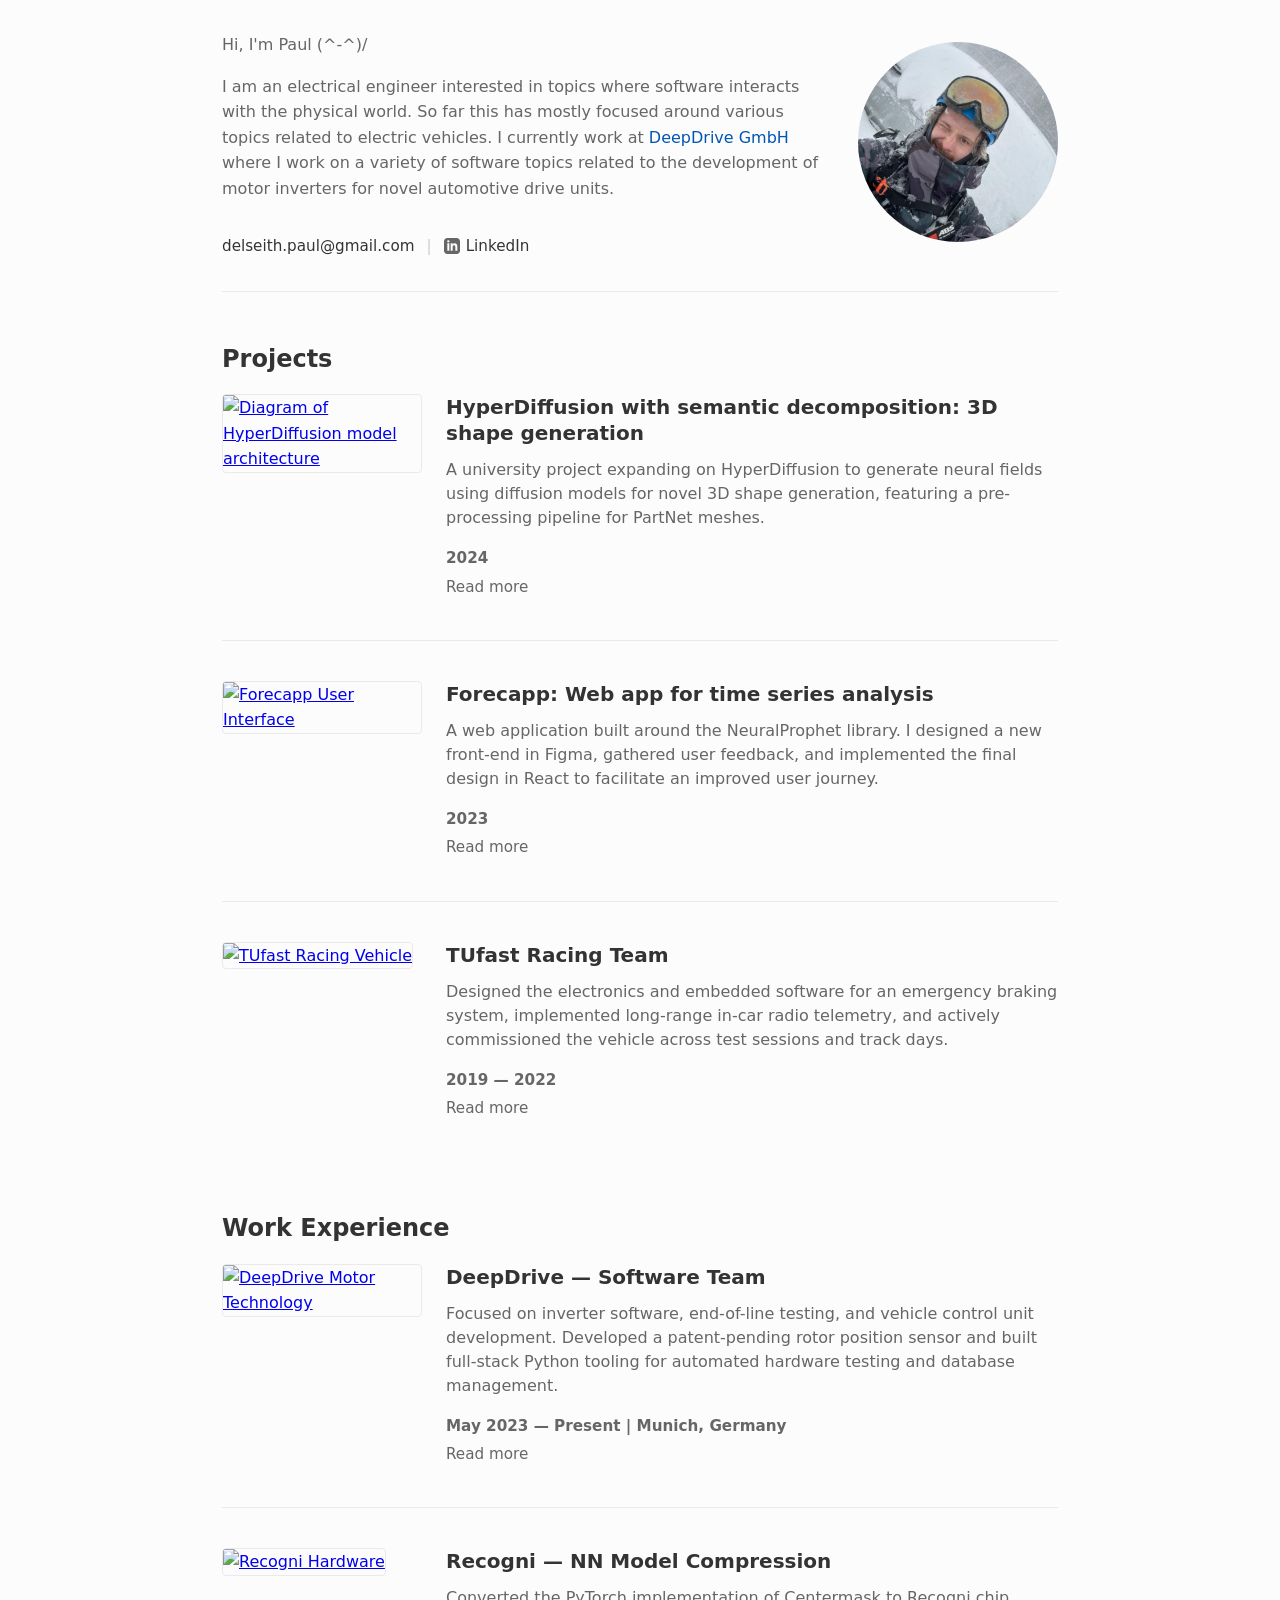
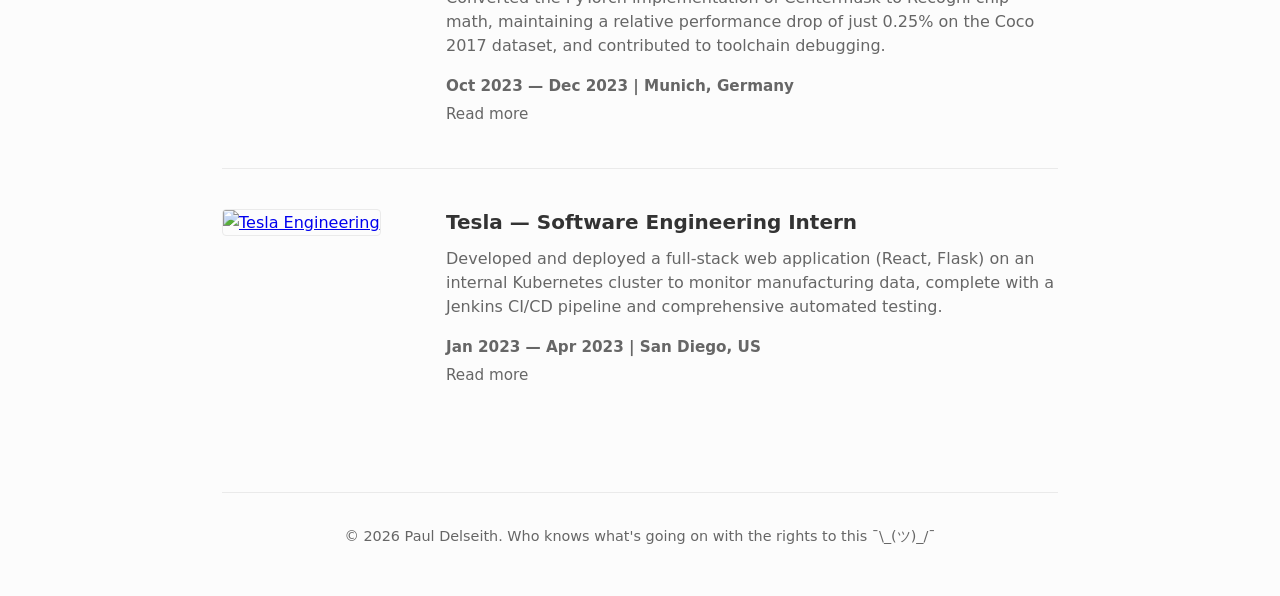
==== commit 6b2eeefb: "add work section bit of design overhaul" ====
--- a/main.html
+++ b/main.html
@@ -10,16 +10,21 @@
 
     <header class="header-layout">
     <div class="header-text">
-        <p>Hi, I'm Paul.</p>
+        <p>Hi, I'm Paul (^-^)/</p>
         <p>I am an electrical engineer interested in topics where software interacts with the physical world. 
             So far this has mostly focused around various topics related to electric vehicles. 
             I currently work at <a href="https://www.deepdrive.tech/" target="_blank">DeepDrive GmbH</a> where I work on a variety of software topics related to the development of motor inverters for novel automotive drive units.</p>
         
-        <a href="https://www.linkedin.com/in/paul-delseith/" target="_blank" class="icon-only-link" aria-label="My LinkedIn Profile">
-            <svg xmlns="http://www.w3.org/2000/svg" viewBox="0 0 24 24" width="24" height="24">
-                <path d="M19 0h-14c-2.761 0-5 2.239-5 5v14c0 2.761 2.239 5 5 5h14c2.762 0 5-2.239 5-5v-14c0-2.761-2.238-5-5-5zm-11 19h-3v-11h3v11zm-1.5-12.268c-.966 0-1.75-.79-1.75-1.764s.784-1.764 1.75-1.764 1.75.79 1.75 1.764-.783 1.764-1.75 1.764zm13.5 12.268h-3v-5.604c0-3.368-4-3.113-4 0v5.604h-3v-11h3v1.765c1.396-2.586 7-2.777 7 2.476v6.759z"/>
-            </svg>
-        </a>
+        <div class="contact-links">
+        <a href="mailto:delseith.paul@gmail.com">delseith.paul@gmail.com</a>
+        <span class="separator">|</span>
+        <span class="social-text-item">
+        <svg class="decorative-icon" xmlns="http://www.w3.org/2000/svg" viewBox="0 0 24 24" width="16" height="16">
+            <path d="M19 0h-14c-2.761 0-5 2.239-5 5v14c0 2.761 2.239 5 5 5h14c2.762 0 5-2.239 5-5v-14c0-2.761-2.238-5-5-5zm-11 19h-3v-11h3v11zm-1.5-12.268c-.966 0-1.75-.79-1.75-1.764s.784-1.764 1.75-1.764 1.75.79 1.75 1.764-.783 1.764-1.75 1.764zm13.5 12.268h-3v-5.604c0-3.368-4-3.113-4 0v5.604h-3v-11h3v1.765c1.396-2.586 7-2.777 7 2.476v6.759z"/>
+        </svg>
+        <a href="https://www.linkedin.com/in/paul-delseith/" target="_blank">LinkedIn</a>
+        </span>
+        </div>
     </div>
 
     <div class="header-image">
@@ -29,7 +34,7 @@
 
 
     <section id="projects">
-    <h2>Selected Publications & Projects</h2>
+    <h2>Projects</h2>
     
     <div class="project-card">
         <a href="project-hyperdiffusion.html" class="project-image-link">
@@ -94,29 +99,75 @@
     </div>
     </section>
 
-    <section id="work">
-        <h2>Work</h2>
-        <p>A selection of some of the projects I worked on.</p>
-        <ul class="project-list">
-            <li>
-                <div class="project-title"><a href="#">Project Name One</a></div>
-                <p>A brief description of what this project is, what technologies or methodologies you used, and what the outcome was.</p>
-            </li>
-            <li>
-                <div class="project-title"><a href="#">Project Name Two</a></div>
-                <p>Another description. Keep it concise but descriptive enough to spark interest.</p>
-            </li>
-        </ul>
-    </section>
+    <section id="work-experience">
+    <h2>Work Experience</h2>
+    
+    <div class="project-card">
+        <a href="work-deepdrive.html" class="project-image-link">
+            <img src="deepdrive-photo.jpg" alt="DeepDrive Motor Technology" class="project-image">
+        </a>
+        
+        <div class="project-content">
+            <h3 class="project-title">
+                <a href="work-deepdrive.html">DeepDrive &mdash; Software Team</a>
+            </h3>
+            
+            <p class="project-summary">
+                Focused on inverter software, end-of-line testing, and vehicle control unit development. Developed a patent-pending rotor position sensor and built full-stack Python tooling for automated hardware testing and database management.
+            </p>
+            
+            <div class="project-footer">
+                <span class="project-date">May 2023 &mdash; Present | Munich, Germany</span>
+                <a href="work-deepdrive.html" class="read-more">Read more</a>
+            </div>
+        </div>
+    </div>
 
-    <section id="contact">
-        <h2>Get in Touch</h2>
-        <p>The best way to reach me is via email at <a href="mailto:your.email@example.com">your.email@example.com</a>.</p>
-        <p>You can also find me on <a href="https://github.com/yourusername" target="_blank">GitHub</a> and <a href="https://linkedin.com/in/yourusername" target="_blank">LinkedIn</a>.</p>
+    <div class="project-card">
+        <a href="work-recogni.html" class="project-image-link">
+            <img src="recogni-photo.jpg" alt="Recogni Hardware" class="project-image">
+        </a>
+        
+        <div class="project-content">
+            <h3 class="project-title">
+                <a href="work-recogni.html">Recogni &mdash; NN Model Compression</a>
+            </h3>
+            
+            <p class="project-summary">
+                Converted the PyTorch implementation of Centermask to Recogni chip math, maintaining a relative performance drop of just 0.25% on the Coco 2017 dataset, and contributed to toolchain debugging.
+            </p>
+            
+            <div class="project-footer">
+                <span class="project-date">Oct 2023 &mdash; Dec 2023 | Munich, Germany</span>
+                <a href="work-recogni.html" class="read-more">Read more</a>
+            </div>
+        </div>
+    </div>
+
+    <div class="project-card">
+        <a href="work-tesla.html" class="project-image-link">
+            <img src="tesla-photo.jpg" alt="Tesla Engineering" class="project-image">
+        </a>
+        
+        <div class="project-content">
+            <h3 class="project-title">
+                <a href="work-tesla.html">Tesla &mdash; Software Engineering Intern</a>
+            </h3>
+            
+            <p class="project-summary">
+                Developed and deployed a full-stack web application (React, Flask) on an internal Kubernetes cluster to monitor manufacturing data, complete with a Jenkins CI/CD pipeline and comprehensive automated testing.
+            </p>
+            
+            <div class="project-footer">
+                <span class="project-date">Jan 2023 &mdash; Apr 2023 | San Diego, US</span>
+                <a href="work-tesla.html" class="read-more">Read more</a>
+            </div>
+        </div>
+    </div>
     </section>
 
     <footer>
-        <p>&copy; 2026 [Your Name]. Built with plain HTML & CSS.</p>
+        <p>&copy; 2026 Paul Delseith. Who knows what's going on with the rights to this ¯\_(ツ)_/¯</p>
     </footer>
 
 </body>
--- a/style.css
+++ b/style.css
@@ -23,7 +23,7 @@
     background-color: var(--bg-color);
     color: var(--text-color);
     line-height: 1.6;
-    max-width: 800px; /* Keeps line lengths readable */
+    max-width: 900px; /* Keeps line lengths readable */
     margin: 0 auto;   /* Centers the site on the screen */
     padding: 2rem;
 }
@@ -56,6 +56,44 @@
 
 p a:hover, .header-text a:hover {
     border-bottom: 1px solid var(--accent-color);
+}
+
+.contact-links {
+    display: inline-flex;
+    align-items: center;
+    gap: 12px;
+    margin-top: 1rem;
+    font-size: 0.95rem;
+    font-weight: 500;
+}
+
+.contact-links a {
+    color: var(--text-color);
+    text-decoration: none;
+    border-bottom: 1px solid transparent;
+}
+
+.contact-links a:hover {
+    color: var(--accent-color);
+    border-bottom: 1px solid var(--accent-color);
+}
+
+.separator {
+    color: #cccccc; /* A nice light gray so the pipe doesn't distract from the words */
+    user-select: none; /* Prevents the user from accidentally highlighting the pipe when copying your email */
+}
+
+/* Groups the icon and text together seamlessly */
+.social-text-item {
+    display: inline-flex;
+    align-items: center;
+    gap: 6px; /* Adds a tiny bit of space between the logo and the word "LinkedIn" */
+}
+
+/* Colors the logo grey */
+.decorative-icon {
+    fill: var(--secondary-text); /* Pulls the grey from your root variables */
+    display: block;
 }
 
 /* =========================================
@@ -133,7 +171,7 @@
 /* Image styling */
 .project-image-link {
     flex-shrink: 0;            
-    width: 240px;              
+    width: 200px;              
     display: block;
 }
 
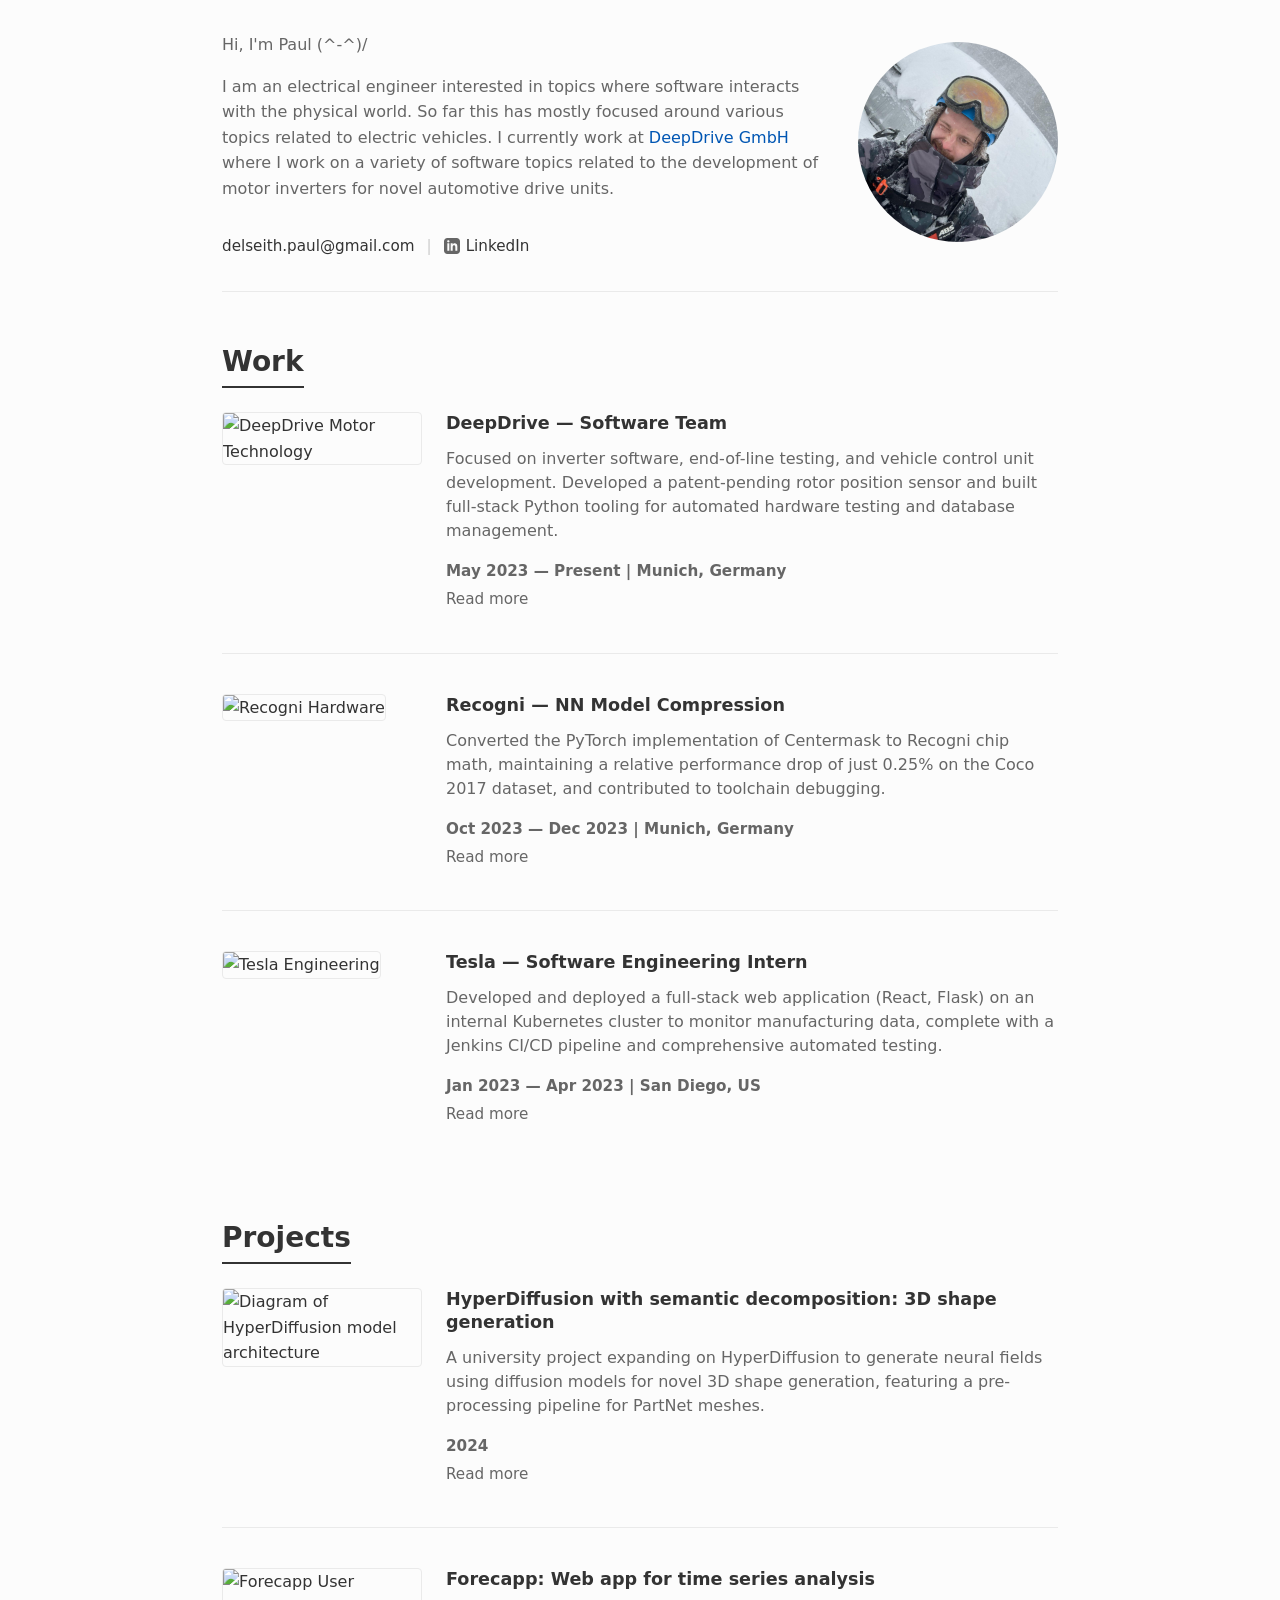
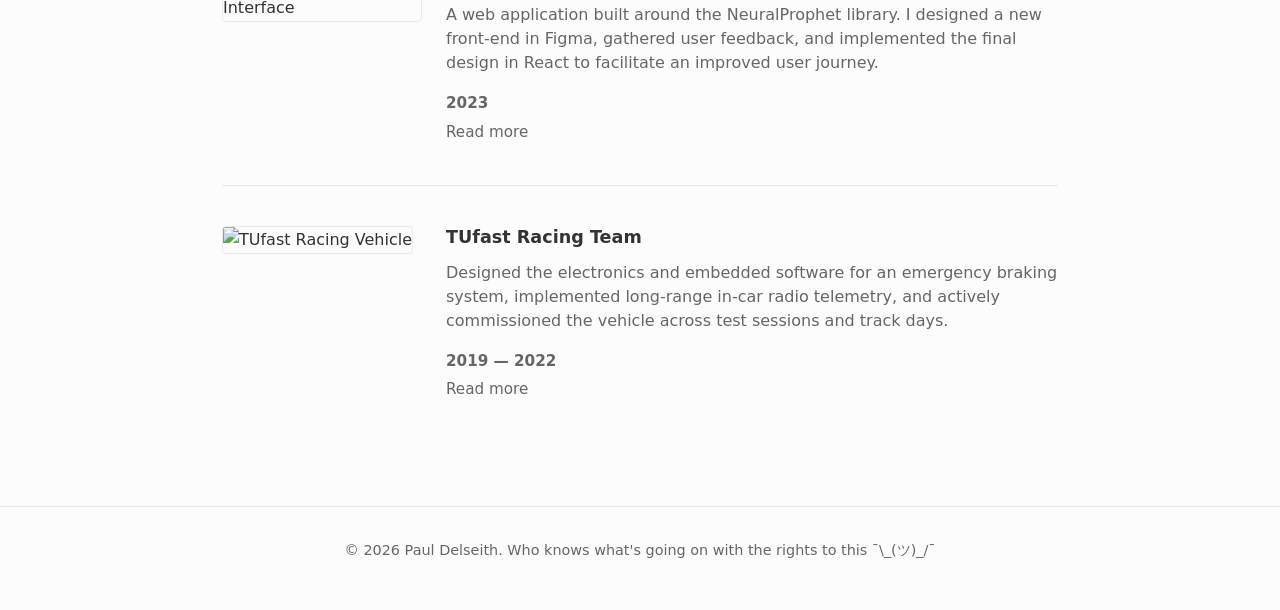
==== commit d423f16c: "styling" ====
--- a/main.html
+++ b/main.html
@@ -32,18 +32,84 @@
     </div>
     </header>
 
+    <section id="work-experience">
+    <h2>Work</h2>
+    
+    <div class="project-card">
+        <div class="project-image-link">
+            <img src="deepdrive-photo.jpg" alt="DeepDrive Motor Technology" class="project-image">
+        </div>
+        
+        <div class="project-content">
+            <h3 class="project-title">
+                DeepDrive &mdash; Software Team
+            </h3>
+            
+            <p class="project-summary">
+                Focused on inverter software, end-of-line testing, and vehicle control unit development. Developed a patent-pending rotor position sensor and built full-stack Python tooling for automated hardware testing and database management.
+            </p>
+            
+            <div class="project-footer">
+                <span class="project-date">May 2023 &mdash; Present | Munich, Germany</span>
+                <a href="work-deepdrive.html" class="read-more">Read more</a>
+            </div>
+        </div>
+    </div>
+
+    <div class="project-card">
+        <div class="project-image-link">
+            <img src="recogni-photo.jpg" alt="Recogni Hardware" class="project-image">
+        </div>
+        
+        <div class="project-content">
+            <h3 class="project-title">
+                Recogni &mdash; NN Model Compression
+            </h3>
+            
+            <p class="project-summary">
+                Converted the PyTorch implementation of Centermask to Recogni chip math, maintaining a relative performance drop of just 0.25% on the Coco 2017 dataset, and contributed to toolchain debugging.
+            </p>
+            
+            <div class="project-footer">
+                <span class="project-date">Oct 2023 &mdash; Dec 2023 | Munich, Germany</span>
+                <a href="work-recogni.html" class="read-more">Read more</a>
+            </div>
+        </div>
+    </div>
+
+    <div class="project-card">
+        <div class="project-image-link">
+            <img src="tesla-photo.jpg" alt="Tesla Engineering" class="project-image">
+        </div>
+        
+        <div class="project-content">
+            <h3 class="project-title">
+                Tesla &mdash; Software Engineering Intern
+            </h3>
+            
+            <p class="project-summary">
+                Developed and deployed a full-stack web application (React, Flask) on an internal Kubernetes cluster to monitor manufacturing data, complete with a Jenkins CI/CD pipeline and comprehensive automated testing.
+            </p>
+            
+            <div class="project-footer">
+                <span class="project-date">Jan 2023 &mdash; Apr 2023 | San Diego, US</span>
+                <a href="work-tesla.html" class="read-more">Read more</a>
+            </div>
+        </div>
+    </div>
+    </section>
 
     <section id="projects">
     <h2>Projects</h2>
     
     <div class="project-card">
-        <a href="project-hyperdiffusion.html" class="project-image-link">
+        <div class="project-image-link">
             <img src="hyperdiffusion-thumb.jpg" alt="Diagram of HyperDiffusion model architecture" class="project-image">
-        </a>
+        </div>
         
         <div class="project-content">
             <h3 class="project-title">
-                <a href="project-hyperdiffusion.html">HyperDiffusion with semantic decomposition: 3D shape generation</a>
+                HyperDiffusion with semantic decomposition: 3D shape generation
             </h3>
             
             <p class="project-summary">
@@ -57,13 +123,13 @@
         </div>
     </div>
     <div class="project-card">
-        <a href="project-forecapp.html" class="project-image-link">
+        <div class="project-image-link">
             <img src="forecapp-thumb.jpg" alt="Forecapp User Interface" class="project-image">
-        </a>
+        </div>
         
         <div class="project-content">
             <h3 class="project-title">
-                <a href="project-forecapp.html">Forecapp: Web app for time series analysis</a>
+                Forecapp: Web app for time series analysis
             </h3>
             
             <p class="project-summary">
@@ -78,13 +144,13 @@
     </div>
 
     <div class="project-card">
-        <a href="project-tufast.html" class="project-image-link">
+        <div class="project-image-link">
             <img src="tufast-thumb.jpg" alt="TUfast Racing Vehicle" class="project-image">
-        </a>
+        </div>
         
         <div class="project-content">
             <h3 class="project-title">
-                <a href="project-tufast.html">TUfast Racing Team</a>
+                TUfast Racing Team
             </h3>
             
             <p class="project-summary">
@@ -99,72 +165,6 @@
     </div>
     </section>
 
-    <section id="work-experience">
-    <h2>Work Experience</h2>
-    
-    <div class="project-card">
-        <a href="work-deepdrive.html" class="project-image-link">
-            <img src="deepdrive-photo.jpg" alt="DeepDrive Motor Technology" class="project-image">
-        </a>
-        
-        <div class="project-content">
-            <h3 class="project-title">
-                <a href="work-deepdrive.html">DeepDrive &mdash; Software Team</a>
-            </h3>
-            
-            <p class="project-summary">
-                Focused on inverter software, end-of-line testing, and vehicle control unit development. Developed a patent-pending rotor position sensor and built full-stack Python tooling for automated hardware testing and database management.
-            </p>
-            
-            <div class="project-footer">
-                <span class="project-date">May 2023 &mdash; Present | Munich, Germany</span>
-                <a href="work-deepdrive.html" class="read-more">Read more</a>
-            </div>
-        </div>
-    </div>
-
-    <div class="project-card">
-        <a href="work-recogni.html" class="project-image-link">
-            <img src="recogni-photo.jpg" alt="Recogni Hardware" class="project-image">
-        </a>
-        
-        <div class="project-content">
-            <h3 class="project-title">
-                <a href="work-recogni.html">Recogni &mdash; NN Model Compression</a>
-            </h3>
-            
-            <p class="project-summary">
-                Converted the PyTorch implementation of Centermask to Recogni chip math, maintaining a relative performance drop of just 0.25% on the Coco 2017 dataset, and contributed to toolchain debugging.
-            </p>
-            
-            <div class="project-footer">
-                <span class="project-date">Oct 2023 &mdash; Dec 2023 | Munich, Germany</span>
-                <a href="work-recogni.html" class="read-more">Read more</a>
-            </div>
-        </div>
-    </div>
-
-    <div class="project-card">
-        <a href="work-tesla.html" class="project-image-link">
-            <img src="tesla-photo.jpg" alt="Tesla Engineering" class="project-image">
-        </a>
-        
-        <div class="project-content">
-            <h3 class="project-title">
-                <a href="work-tesla.html">Tesla &mdash; Software Engineering Intern</a>
-            </h3>
-            
-            <p class="project-summary">
-                Developed and deployed a full-stack web application (React, Flask) on an internal Kubernetes cluster to monitor manufacturing data, complete with a Jenkins CI/CD pipeline and comprehensive automated testing.
-            </p>
-            
-            <div class="project-footer">
-                <span class="project-date">Jan 2023 &mdash; Apr 2023 | San Diego, US</span>
-                <a href="work-tesla.html" class="read-more">Read more</a>
-            </div>
-        </div>
-    </div>
-    </section>
 
     <footer>
         <p>&copy; 2026 Paul Delseith. Who knows what's going on with the rights to this ¯\_(ツ)_/¯</p>
--- a/style.css
+++ b/style.css
@@ -33,12 +33,20 @@
    ========================================= */
 h1, h2, h3 {
     margin-bottom: 1rem;
-    font-weight: 600;
+    font-weight: 700;
+    color: var(--text-color);
 }
 
 h1 {
     font-size: 2.5rem;
-    color: var(--text-color);
+}
+
+h2 {
+    font-size: 1.75rem;
+    border-bottom: 2px solid var(--text-color); /* The line thickness and color */
+    padding-bottom: 0.1rem;                     /* Space between the text and the line */
+    margin-bottom: 1.5rem;                      /* Space between the line and the content below */
+    display: inline-block;                      /* Makes the line only as wide as the text. Remove this if you want the line to go across the whole screen! */
 }
 
 p {
@@ -184,9 +192,9 @@
     transition: opacity 0.2s ease;
 }
 
-.project-image-link:hover .project-image {
+/* .project-image-link:hover .project-image {
     opacity: 0.85;             
-}
+} */
 
 /* Content styling */
 .project-content {
@@ -196,10 +204,11 @@
 }
 
 .project-title {
-    font-size: 1.25rem;
-    font-weight: 700;
+    font-size: 1.1rem;
+    font-weight: 650;
     line-height: 1.3;
     margin-bottom: 0.75rem;
+    color: var(--text-color);
 }
 
 .project-title a {
@@ -257,6 +266,10 @@
     font-size: 0.9rem;
     text-align: center;
     color: var(--secondary-text);
+    
+    /* The CSS magic to break out of the body's max-width container */
+    margin-left: calc(50% - 50vw);
+    margin-right: calc(50% - 50vw);
 }
 
 /* =========================================
